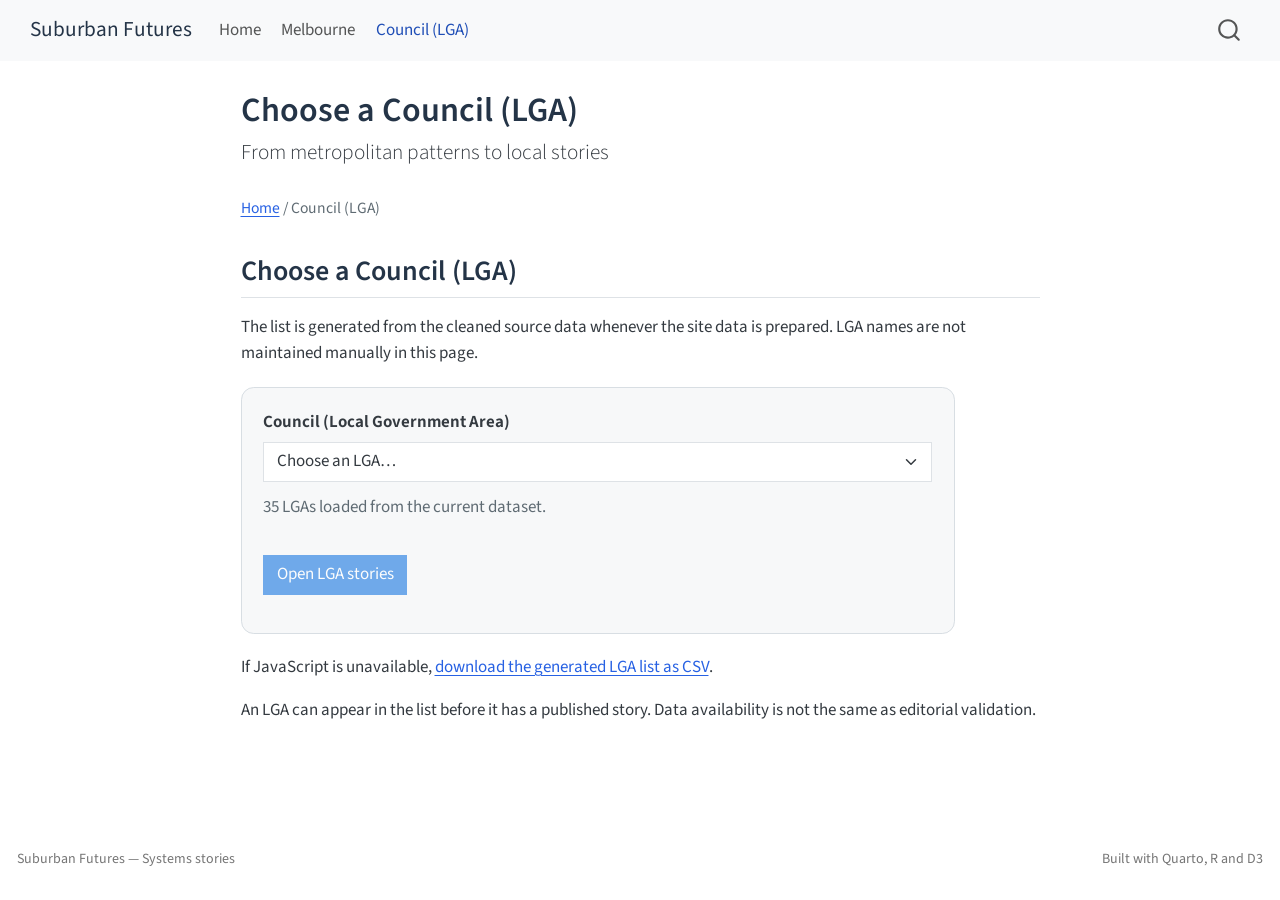
==== stories/lgas/index.html @ 94cbc13b "Publish site 2026-09-29 14:23" ====
<!DOCTYPE html>
<html xmlns="http://www.w3.org/1999/xhtml" lang="en" xml:lang="en"><head>

<meta charset="utf-8">
<meta name="generator" content="quarto-1.9.38">

<meta name="viewport" content="width=device-width, initial-scale=1.0, user-scalable=yes">


<title>Choose a Council (LGA) – Suburban Futures</title>
<style>
/* Default styles provided by pandoc.
** See https://pandoc.org/MANUAL.html#variables-for-html for config info.
*/
code{white-space: pre-wrap;}
span.smallcaps{font-variant: small-caps;}
div.columns{display: flex; gap: min(4vw, 1.5em);}
div.column{flex: auto; overflow-x: auto;}
div.hanging-indent{margin-left: 1.5em; text-indent: -1.5em;}
ul.task-list{list-style: none;}
ul.task-list li input[type="checkbox"] {
  width: 0.8em;
  margin: 0 0.8em 0.2em -1em; /* quarto-specific, see https://github.com/quarto-dev/quarto-cli/issues/4556 */ 
  vertical-align: middle;
}
</style>


<script src="../../site_libs/quarto-nav/quarto-nav.js"></script>
<script src="../../site_libs/quarto-nav/headroom.min.js"></script>
<script src="../../site_libs/clipboard/clipboard.min.js"></script>
<script src="../../site_libs/quarto-search/autocomplete.umd.js"></script>
<script src="../../site_libs/quarto-search/fuse.min.js"></script>
<script src="../../site_libs/quarto-search/quarto-search.js"></script>
<meta name="quarto:offset" content="../../">
<script src="../../site_libs/quarto-html/quarto.js" type="module"></script>
<script src="../../site_libs/quarto-html/tabsets/tabsets.js" type="module"></script>
<script src="../../site_libs/quarto-html/popper.min.js"></script>
<script src="../../site_libs/quarto-html/tippy.umd.min.js"></script>
<script src="../../site_libs/quarto-html/anchor.min.js"></script>
<link href="../../site_libs/quarto-html/tippy.css" rel="stylesheet">
<link href="../../site_libs/quarto-html/quarto-syntax-highlighting-15634bcf2e68342d4ad2dfa704d543f6.css" rel="stylesheet" id="quarto-text-highlighting-styles">
<script src="../../site_libs/bootstrap/bootstrap.min.js"></script>
<link href="../../site_libs/bootstrap/bootstrap-icons.css" rel="stylesheet">
<link href="../../site_libs/bootstrap/bootstrap-158031087360bce0ff56dc785ce39e06.min.css" rel="stylesheet" append-hash="true" id="quarto-bootstrap" data-mode="light">
<script id="quarto-search-options" type="application/json">{
  "location": "navbar",
  "copy-button": false,
  "collapse-after": 3,
  "panel-placement": "end",
  "type": "overlay",
  "limit": 50,
  "keyboard-shortcut": [
    "f",
    "/",
    "s"
  ],
  "show-item-context": false,
  "language": {
    "search-no-results-text": "No results",
    "search-matching-documents-text": "matching documents",
    "search-copy-link-title": "Copy link to search",
    "search-hide-matches-text": "Hide additional matches",
    "search-more-match-text": "more match in this document",
    "search-more-matches-text": "more matches in this document",
    "search-clear-button-title": "Clear",
    "search-text-placeholder": "",
    "search-detached-cancel-button-title": "Cancel",
    "search-submit-button-title": "Submit",
    "search-label": "Search"
  }
}</script>


<link rel="stylesheet" href="../../assets/site.css">
</head>

<body class="nav-fixed fullcontent quarto-light">

<div id="quarto-search-results"></div>
  <header id="quarto-header" class="headroom fixed-top">
    <nav class="navbar navbar-expand-lg " data-bs-theme="dark">
      <div class="navbar-container container-fluid">
      <div class="navbar-brand-container mx-auto">
    <a class="navbar-brand" href="../../index.html">
    <span class="navbar-title">Suburban Futures</span>
    </a>
  </div>
            <div id="quarto-search" class="" title="Search"></div>
          <button class="navbar-toggler" type="button" data-bs-toggle="collapse" data-bs-target="#navbarCollapse" aria-controls="navbarCollapse" role="menu" aria-expanded="false" aria-label="Toggle navigation" onclick="if (window.quartoToggleHeadroom) { window.quartoToggleHeadroom(); }">
  <span class="navbar-toggler-icon"></span>
</button>
          <div class="collapse navbar-collapse" id="navbarCollapse">
            <ul class="navbar-nav navbar-nav-scroll me-auto">
  <li class="nav-item">
    <a class="nav-link" href="../../index.html"> 
<span class="menu-text">Home</span></a>
  </li>  
  <li class="nav-item">
    <a class="nav-link" href="../../stories/melbourne/index.html"> 
<span class="menu-text">Melbourne</span></a>
  </li>  
  <li class="nav-item">
    <a class="nav-link active" href="../../stories/lgas/index.html" aria-current="page"> 
<span class="menu-text">Council (LGA)</span></a>
  </li>  
</ul>
          </div> <!-- /navcollapse -->
            <div class="quarto-navbar-tools">
</div>
      </div> <!-- /container-fluid -->
    </nav>
</header>
<!-- content -->
<div id="quarto-content" class="quarto-container page-columns page-rows-contents page-layout-article page-navbar">
<!-- sidebar -->
<!-- margin-sidebar -->
    
<!-- main -->
<main class="content" id="quarto-document-content">

<header id="title-block-header" class="quarto-title-block default">
<div class="quarto-title">
<h1 class="title">Choose a Council (LGA)</h1>
<p class="subtitle lead">From metropolitan patterns to local stories</p>
</div>



<div class="quarto-title-meta">

    
  
    
  </div>
  


</header>


<p class="breadcrumb-trail">
<a href="../../index.html">Home</a> / Council (LGA)
</p>
<section id="choose-a-council-lga" class="level2">
<h2 class="anchored" data-anchor-id="choose-a-council-lga">Choose a Council (LGA)</h2>
<p>The list is generated from the cleaned source data whenever the site data is prepared. LGA names are not maintained manually in this page.</p>
<div id="lga-selector" class="lga-selector" data-source="../../assets/data/lgas/index.json">
<label for="lga-select">Council (Local Government Area)</label> <select id="lga-select" class="form-select"> <option value="">Loading LGA list…</option> </select>
<p id="lga-selection-status" class="lga-selection-status" aria-live="polite">
</p>
<p><a id="lga-story-link" class="btn btn-primary disabled" aria-disabled="true">Open LGA stories</a></p>
</div>
<p>If JavaScript is unavailable, <a href="../../assets/data/lgas/index.csv">download the generated LGA list as CSV</a>.</p>
<p>An LGA can appear in the list before it has a published story. Data availability is not the same as editorial validation.</p>


</section>

</main> <!-- /main -->
<script id="quarto-html-after-body" type="application/javascript">
  window.document.addEventListener("DOMContentLoaded", function (event) {
    const icon = "";
    const anchorJS = new window.AnchorJS();
    anchorJS.options = {
      placement: 'right',
      icon: icon
    };
    anchorJS.add('.anchored');
    const isCodeAnnotation = (el) => {
      for (const clz of el.classList) {
        if (clz.startsWith('code-annotation-')) {                     
          return true;
        }
      }
      return false;
    }
    const onCopySuccess = function(e) {
      // button target
      const button = e.trigger;
      // don't keep focus
      button.blur();
      // flash "checked"
      button.classList.add('code-copy-button-checked');
      var currentTitle = button.getAttribute("title");
      button.setAttribute("title", "Copied!");
      let tooltip;
      if (window.bootstrap) {
        button.setAttribute("data-bs-toggle", "tooltip");
        button.setAttribute("data-bs-placement", "left");
        button.setAttribute("data-bs-title", "Copied!");
        tooltip = new bootstrap.Tooltip(button, 
          { trigger: "manual", 
            customClass: "code-copy-button-tooltip",
            offset: [0, -8]});
        tooltip.show();    
      }
      setTimeout(function() {
        if (tooltip) {
          tooltip.hide();
          button.removeAttribute("data-bs-title");
          button.removeAttribute("data-bs-toggle");
          button.removeAttribute("data-bs-placement");
        }
        button.setAttribute("title", currentTitle);
        button.classList.remove('code-copy-button-checked');
      }, 1000);
      // clear code selection
      e.clearSelection();
    }
    const getTextToCopy = function(trigger) {
      const outerScaffold = trigger.parentElement.cloneNode(true);
      const codeEl = outerScaffold.querySelector('code');
      for (const childEl of codeEl.children) {
        if (isCodeAnnotation(childEl)) {
          childEl.remove();
        }
      }
      return codeEl.innerText;
    }
    const clipboard = new window.ClipboardJS('.code-copy-button:not([data-in-quarto-modal])', {
      text: getTextToCopy
    });
    clipboard.on('success', onCopySuccess);
    if (window.document.getElementById('quarto-embedded-source-code-modal')) {
      const clipboardModal = new window.ClipboardJS('.code-copy-button[data-in-quarto-modal]', {
        text: getTextToCopy,
        container: window.document.getElementById('quarto-embedded-source-code-modal')
      });
      clipboardModal.on('success', onCopySuccess);
    }
      var localhostRegex = new RegExp(/^(?:http|https):\/\/localhost\:?[0-9]*\//);
      var mailtoRegex = new RegExp(/^mailto:/);
        var filterRegex = new RegExp("https:\/\/megan-maidoantothao\.github\.io\/SubUrbanFuture-site\/");
      var isInternal = (href) => {
          return filterRegex.test(href) || localhostRegex.test(href) || mailtoRegex.test(href);
      }
      // Inspect non-navigation links and adorn them if external
     var links = window.document.querySelectorAll('a[href]:not(.nav-link):not(.navbar-brand):not(.toc-action):not(.sidebar-link):not(.sidebar-item-toggle):not(.pagination-link):not(.no-external):not([aria-hidden]):not(.dropdown-item):not(.quarto-navigation-tool):not(.about-link)');
      for (var i=0; i<links.length; i++) {
        const link = links[i];
        if (!isInternal(link.href)) {
          // undo the damage that might have been done by quarto-nav.js in the case of
          // links that we want to consider external
          if (link.dataset.originalHref !== undefined) {
            link.href = link.dataset.originalHref;
          }
            // target, if specified
            link.setAttribute("target", "_blank");
            if (link.getAttribute("rel") === null) {
              link.setAttribute("rel", "noopener");
            }
        }
      }
    function tippyHover(el, contentFn, onTriggerFn, onUntriggerFn) {
      const config = {
        allowHTML: true,
        maxWidth: 500,
        delay: 100,
        arrow: false,
        appendTo: function(el) {
            return el.parentElement;
        },
        interactive: true,
        interactiveBorder: 10,
        theme: 'quarto',
        placement: 'bottom-start',
      };
      if (contentFn) {
        config.content = contentFn;
      }
      if (onTriggerFn) {
        config.onTrigger = onTriggerFn;
      }
      if (onUntriggerFn) {
        config.onUntrigger = onUntriggerFn;
      }
      window.tippy(el, config); 
    }
    const noterefs = window.document.querySelectorAll('a[role="doc-noteref"]');
    for (var i=0; i<noterefs.length; i++) {
      const ref = noterefs[i];
      tippyHover(ref, function() {
        // use id or data attribute instead here
        let href = ref.getAttribute('data-footnote-href') || ref.getAttribute('href');
        try { href = new URL(href).hash; } catch {}
        const id = href.replace(/^#\/?/, "");
        const note = window.document.getElementById(id);
        if (note) {
          return note.innerHTML;
        } else {
          return "";
        }
      });
    }
    const xrefs = window.document.querySelectorAll('a.quarto-xref');
    const processXRef = (id, note) => {
      // Strip column container classes
      const stripColumnClz = (el) => {
        el.classList.remove("page-full", "page-columns");
        if (el.children) {
          for (const child of el.children) {
            stripColumnClz(child);
          }
        }
      }
      stripColumnClz(note)
      if (id === null || id.startsWith('sec-')) {
        // Special case sections, only their first couple elements
        const container = document.createElement("div");
        if (note.children && note.children.length > 2) {
          container.appendChild(note.children[0].cloneNode(true));
          for (let i = 1; i < note.children.length; i++) {
            const child = note.children[i];
            if (child.tagName === "P" && child.innerText === "") {
              continue;
            } else {
              container.appendChild(child.cloneNode(true));
              break;
            }
          }
          if (window.Quarto?.typesetMath) {
            window.Quarto.typesetMath(container);
          }
          return container.innerHTML
        } else {
          if (window.Quarto?.typesetMath) {
            window.Quarto.typesetMath(note);
          }
          return note.innerHTML;
        }
      } else {
        // Remove any anchor links if they are present
        const anchorLink = note.querySelector('a.anchorjs-link');
        if (anchorLink) {
          anchorLink.remove();
        }
        if (window.Quarto?.typesetMath) {
          window.Quarto.typesetMath(note);
        }
        if (note.classList.contains("callout")) {
          return note.outerHTML;
        } else {
          return note.innerHTML;
        }
      }
    }
    for (var i=0; i<xrefs.length; i++) {
      const xref = xrefs[i];
      tippyHover(xref, undefined, function(instance) {
        instance.disable();
        let url = xref.getAttribute('href');
        let hash = undefined; 
        if (url.startsWith('#')) {
          hash = url;
        } else {
          try { hash = new URL(url).hash; } catch {}
        }
        if (hash) {
          const id = hash.replace(/^#\/?/, "");
          const note = window.document.getElementById(id);
          if (note !== null) {
            try {
              const html = processXRef(id, note.cloneNode(true));
              instance.setContent(html);
            } finally {
              instance.enable();
              instance.show();
            }
          } else {
            // See if we can fetch this
            fetch(url.split('#')[0])
            .then(res => res.text())
            .then(html => {
              const parser = new DOMParser();
              const htmlDoc = parser.parseFromString(html, "text/html");
              const note = htmlDoc.getElementById(id);
              if (note !== null) {
                const html = processXRef(id, note);
                instance.setContent(html);
              } 
            }).finally(() => {
              instance.enable();
              instance.show();
            });
          }
        } else {
          // See if we can fetch a full url (with no hash to target)
          // This is a special case and we should probably do some content thinning / targeting
          fetch(url)
          .then(res => res.text())
          .then(html => {
            const parser = new DOMParser();
            const htmlDoc = parser.parseFromString(html, "text/html");
            const note = htmlDoc.querySelector('main.content');
            if (note !== null) {
              // This should only happen for chapter cross references
              // (since there is no id in the URL)
              // remove the first header
              if (note.children.length > 0 && note.children[0].tagName === "HEADER") {
                note.children[0].remove();
              }
              const html = processXRef(null, note);
              instance.setContent(html);
            } 
          }).finally(() => {
            instance.enable();
            instance.show();
          });
        }
      }, function(instance) {
      });
    }
        let selectedAnnoteEl;
        const selectorForAnnotation = ( cell, annotation) => {
          let cellAttr = 'data-code-cell="' + cell + '"';
          let lineAttr = 'data-code-annotation="' +  annotation + '"';
          const selector = 'span[' + cellAttr + '][' + lineAttr + ']';
          return selector;
        }
        const selectCodeLines = (annoteEl) => {
          const doc = window.document;
          const targetCell = annoteEl.getAttribute("data-target-cell");
          const targetAnnotation = annoteEl.getAttribute("data-target-annotation");
          const annoteSpan = window.document.querySelector(selectorForAnnotation(targetCell, targetAnnotation));
          const lines = annoteSpan.getAttribute("data-code-lines").split(",");
          const lineIds = lines.map((line) => {
            return targetCell + "-" + line;
          })
          let top = null;
          let height = null;
          let parent = null;
          if (lineIds.length > 0) {
              //compute the position of the single el (top and bottom and make a div)
              const el = window.document.getElementById(lineIds[0]);
              top = el.offsetTop;
              height = el.offsetHeight;
              parent = el.parentElement.parentElement;
            if (lineIds.length > 1) {
              const lastEl = window.document.getElementById(lineIds[lineIds.length - 1]);
              const bottom = lastEl.offsetTop + lastEl.offsetHeight;
              height = bottom - top;
            }
            if (top !== null && height !== null && parent !== null) {
              // cook up a div (if necessary) and position it 
              let div = window.document.getElementById("code-annotation-line-highlight");
              if (div === null) {
                div = window.document.createElement("div");
                div.setAttribute("id", "code-annotation-line-highlight");
                div.style.position = 'absolute';
                parent.appendChild(div);
              }
              div.style.top = top - 2 + "px";
              div.style.height = height + 4 + "px";
              div.style.left = 0;
              let gutterDiv = window.document.getElementById("code-annotation-line-highlight-gutter");
              if (gutterDiv === null) {
                gutterDiv = window.document.createElement("div");
                gutterDiv.setAttribute("id", "code-annotation-line-highlight-gutter");
                gutterDiv.style.position = 'absolute';
                const codeCell = window.document.getElementById(targetCell);
                const gutter = codeCell.querySelector('.code-annotation-gutter');
                gutter.appendChild(gutterDiv);
              }
              gutterDiv.style.top = top - 2 + "px";
              gutterDiv.style.height = height + 4 + "px";
            }
            selectedAnnoteEl = annoteEl;
          }
        };
        const unselectCodeLines = () => {
          const elementsIds = ["code-annotation-line-highlight", "code-annotation-line-highlight-gutter"];
          elementsIds.forEach((elId) => {
            const div = window.document.getElementById(elId);
            if (div) {
              div.remove();
            }
          });
          selectedAnnoteEl = undefined;
        };
          // Handle positioning of the toggle
      window.addEventListener(
        "resize",
        throttle(() => {
          elRect = undefined;
          if (selectedAnnoteEl) {
            selectCodeLines(selectedAnnoteEl);
          }
        }, 10)
      );
      function throttle(fn, ms) {
      let throttle = false;
      let timer;
        return (...args) => {
          if(!throttle) { // first call gets through
              fn.apply(this, args);
              throttle = true;
          } else { // all the others get throttled
              if(timer) clearTimeout(timer); // cancel #2
              timer = setTimeout(() => {
                fn.apply(this, args);
                timer = throttle = false;
              }, ms);
          }
        };
      }
        // Attach click handler to the DT
        const annoteDls = window.document.querySelectorAll('dt[data-target-cell]');
        for (const annoteDlNode of annoteDls) {
          annoteDlNode.addEventListener('click', (event) => {
            const clickedEl = event.target;
            if (clickedEl !== selectedAnnoteEl) {
              unselectCodeLines();
              const activeEl = window.document.querySelector('dt[data-target-cell].code-annotation-active');
              if (activeEl) {
                activeEl.classList.remove('code-annotation-active');
              }
              selectCodeLines(clickedEl);
              clickedEl.classList.add('code-annotation-active');
            } else {
              // Unselect the line
              unselectCodeLines();
              clickedEl.classList.remove('code-annotation-active');
            }
          });
        }
    const findCites = (el) => {
      const parentEl = el.parentElement;
      if (parentEl) {
        const cites = parentEl.dataset.cites;
        if (cites) {
          return {
            el,
            cites: cites.split(' ')
          };
        } else {
          return findCites(el.parentElement)
        }
      } else {
        return undefined;
      }
    };
    var bibliorefs = window.document.querySelectorAll('a[role="doc-biblioref"]');
    for (var i=0; i<bibliorefs.length; i++) {
      const ref = bibliorefs[i];
      const citeInfo = findCites(ref);
      if (citeInfo) {
        tippyHover(citeInfo.el, function() {
          var popup = window.document.createElement('div');
          citeInfo.cites.forEach(function(cite) {
            var citeDiv = window.document.createElement('div');
            citeDiv.classList.add('hanging-indent');
            citeDiv.classList.add('csl-entry');
            var biblioDiv = window.document.getElementById('ref-' + cite);
            if (biblioDiv) {
              citeDiv.innerHTML = biblioDiv.innerHTML;
            }
            popup.appendChild(citeDiv);
          });
          return popup.innerHTML;
        });
      }
    }
  });
  </script>
</div> <!-- /content -->
<footer class="footer">
  <div class="nav-footer">
    <div class="nav-footer-left">
<p>Suburban Futures — Systems stories</p>
</div>   
    <div class="nav-footer-center">
      &nbsp;
    </div>
    <div class="nav-footer-right">
<p>Built with Quarto, R and D3</p>
</div>
  </div>
</footer>
<script src="../../assets/data/lgas/index.js"></script>
<script src="../../assets/js/lga-selector.js"></script>




</body></html>
---- site_libs/quarto-html/tippy.css ----
.tippy-box[data-animation=fade][data-state=hidden]{opacity:0}[data-tippy-root]{max-width:calc(100vw - 10px)}.tippy-box{position:relative;background-color:#333;color:#fff;border-radius:4px;font-size:14px;line-height:1.4;white-space:normal;outline:0;transition-property:transform,visibility,opacity}.tippy-box[data-placement^=top]>.tippy-arrow{bottom:0}.tippy-box[data-placement^=top]>.tippy-arrow:before{bottom:-7px;left:0;border-width:8px 8px 0;border-top-color:initial;transform-origin:center top}.tippy-box[data-placement^=bottom]>.tippy-arrow{top:0}.tippy-box[data-placement^=bottom]>.tippy-arrow:before{top:-7px;left:0;border-width:0 8px 8px;border-bottom-color:initial;transform-origin:center bottom}.tippy-box[data-placement^=left]>.tippy-arrow{right:0}.tippy-box[data-placement^=left]>.tippy-arrow:before{border-width:8px 0 8px 8px;border-left-color:initial;right:-7px;transform-origin:center left}.tippy-box[data-placement^=right]>.tippy-arrow{left:0}.tippy-box[data-placement^=right]>.tippy-arrow:before{left:-7px;border-width:8px 8px 8px 0;border-right-color:initial;transform-origin:center right}.tippy-box[data-inertia][data-state=visible]{transition-timing-function:cubic-bezier(.54,1.5,.38,1.11)}.tippy-arrow{width:16px;height:16px;color:#333}.tippy-arrow:before{content:"";position:absolute;border-color:transparent;border-style:solid}.tippy-content{position:relative;padding:5px 9px;z-index:1}
---- site_libs/quarto-html/quarto-syntax-highlighting-15634bcf2e68342d4ad2dfa704d543f6.css ----
/* quarto syntax highlight colors */
:root {
  --quarto-hl-ot-color: #003B4F;
  --quarto-hl-at-color: #657422;
  --quarto-hl-ss-color: #20794D;
  --quarto-hl-an-color: #5E5E5E;
  --quarto-hl-fu-color: #4758AB;
  --quarto-hl-st-color: #20794D;
  --quarto-hl-cf-color: #003B4F;
  --quarto-hl-op-color: #5E5E5E;
  --quarto-hl-er-color: #AD0000;
  --quarto-hl-bn-color: #AD0000;
  --quarto-hl-al-color: #AD0000;
  --quarto-hl-va-color: #111111;
  --quarto-hl-bu-color: inherit;
  --quarto-hl-ex-color: inherit;
  --quarto-hl-pp-color: #AD0000;
  --quarto-hl-in-color: #5E5E5E;
  --quarto-hl-vs-color: #20794D;
  --quarto-hl-wa-color: #5E5E5E;
  --quarto-hl-do-color: #5E5E5E;
  --quarto-hl-im-color: #00769E;
  --quarto-hl-ch-color: #20794D;
  --quarto-hl-dt-color: #AD0000;
  --quarto-hl-fl-color: #AD0000;
  --quarto-hl-co-color: #5E5E5E;
  --quarto-hl-cv-color: #5E5E5E;
  --quarto-hl-cn-color: #8f5902;
  --quarto-hl-sc-color: #5E5E5E;
  --quarto-hl-dv-color: #AD0000;
  --quarto-hl-kw-color: #003B4F;
}

/* other quarto variables */
:root {
  --quarto-font-monospace: SFMono-Regular, Menlo, Monaco, Consolas, "Liberation Mono", "Courier New", monospace;
}

/* syntax highlight based on Pandoc's rules */
pre > code.sourceCode > span {
  color: #003B4F;
}

code.sourceCode > span {
  color: #003B4F;
}

div.sourceCode,
div.sourceCode pre.sourceCode {
  color: #003B4F;
}

/* Normal */
code span {
  color: #003B4F;
}

/* Alert */
code span.al {
  color: #AD0000;
  font-style: inherit;
}

/* Annotation */
code span.an {
  color: #5E5E5E;
  font-style: inherit;
}

/* Attribute */
code span.at {
  color: #657422;
  font-style: inherit;
}

/* BaseN */
code span.bn {
  color: #AD0000;
  font-style: inherit;
}

/* BuiltIn */
code span.bu {
  font-style: inherit;
}

/* ControlFlow */
code span.cf {
  color: #003B4F;
  font-weight: bold;
  font-style: inherit;
}

/* Char */
code span.ch {
  color: #20794D;
  font-style: inherit;
}

/* Constant */
code span.cn {
  color: #8f5902;
  font-style: inherit;
}

/* Comment */
code span.co {
  color: #5E5E5E;
  font-style: inherit;
}

/* CommentVar */
code span.cv {
  color: #5E5E5E;
  font-style: italic;
}

/* Documentation */
code span.do {
  color: #5E5E5E;
  font-style: italic;
}

/* DataType */
code span.dt {
  color: #AD0000;
  font-style: inherit;
}

/* DecVal */
code span.dv {
  color: #AD0000;
  font-style: inherit;
}

/* Error */
code span.er {
  color: #AD0000;
  font-style: inherit;
}

/* Extension */
code span.ex {
  font-style: inherit;
}

/* Float */
code span.fl {
  color: #AD0000;
  font-style: inherit;
}

/* Function */
code span.fu {
  color: #4758AB;
  font-style: inherit;
}

/* Import */
code span.im {
  color: #00769E;
  font-style: inherit;
}

/* Information */
code span.in {
  color: #5E5E5E;
  font-style: inherit;
}

/* Keyword */
code span.kw {
  color: #003B4F;
  font-weight: bold;
  font-style: inherit;
}

/* Operator */
code span.op {
  color: #5E5E5E;
  font-style: inherit;
}

/* Other */
code span.ot {
  color: #003B4F;
  font-style: inherit;
}

/* Preprocessor */
code span.pp {
  color: #AD0000;
  font-style: inherit;
}

/* SpecialChar */
code span.sc {
  color: #5E5E5E;
  font-style: inherit;
}

/* SpecialString */
code span.ss {
  color: #20794D;
  font-style: inherit;
}

/* String */
code span.st {
  color: #20794D;
  font-style: inherit;
}

/* Variable */
code span.va {
  color: #111111;
  font-style: inherit;
}

/* VerbatimString */
code span.vs {
  color: #20794D;
  font-style: inherit;
}

/* Warning */
code span.wa {
  color: #5E5E5E;
  font-style: italic;
}

.prevent-inlining {
  content: "</";
}

/*# sourceMappingURL=f23921c56f73e400b49028c9186a1aa0.css.map */
---- assets/site.css ----
:root {
  --sf-ink: #243447;
  --sf-muted: #5f6b73;
  --sf-accent: #b85c38;
  --sf-border: #d8dee3;
  --sf-surface: #f7f8f9;
}

html {
  scroll-behavior: smooth;
}
@media (prefers-reduced-motion: reduce) {
  html { scroll-behavior: auto; }
}

.navbar-brand,
h1,
h2,
h3 {
  color: var(--sf-ink);
}

.story-grid {
  display: grid;
  grid-template-columns: repeat(auto-fit, minmax(250px, 1fr));
  gap: 1rem;
  margin: 1.5rem 0 2rem;
}

.story-card {
  border: 1px solid var(--sf-border);
  border-radius: 0.75rem;
  padding: 1.25rem;
  background: var(--sf-surface);
}

.story-card h2,
.story-card h3 {
  margin-top: 0;
}

.story-link {
  color: var(--sf-accent);
  font-weight: 650;
}

.breadcrumb-trail {
  color: var(--sf-muted);
  font-size: 0.92rem;
  margin-bottom: 1.25rem;
}

.visual-frame {
  border: 1px solid var(--sf-border);
  border-radius: 0.75rem;
  padding: 1rem;
  overflow-x: auto;
}

.visual-frame svg {
  display: block;
  width: 100%;
  min-width: 620px;
  height: auto;
}

.visual-tooltip {
  position: absolute;
  pointer-events: none;
  opacity: 0;
  background: var(--sf-ink);
  color: white;
  border-radius: 0.3rem;
  padding: 0.5rem 0.65rem;
  font-size: 0.85rem;
  max-width: 260px;
}

.download-row {
  margin: 0.75rem 0 1.5rem;
}

.data-note {
  border-left: 4px solid var(--sf-accent);
  padding: 0.65rem 1rem;
  background: var(--sf-surface);
  margin-bottom: 1rem;
}

.data-note:last-child {
  margin-bottom: 0;
}

.lga-selector {
  max-width: 42rem;
  border: 1px solid var(--sf-border);
  border-radius: 0.75rem;
  padding: 1.25rem;
  margin: 1.25rem 0;
  background: var(--sf-surface);
}

.lga-selector label {
  display: block;
  margin-bottom: 0.4rem;
  font-weight: 650;
}

.lga-selection-status {
  min-height: 2.75rem;
  margin: 0.75rem 0;
  color: var(--sf-muted);
}

@media (max-width: 700px) {
  .visual-frame {
    padding: 0.35rem;
  }
}

.qa-step {
  margin: 2rem 0 2.5rem;
}

.qa-step-visual {
  border: 1px solid var(--sf-border);
  border-radius: 0.75rem;
  padding: 1.25rem;
  background: var(--sf-surface);
  margin: 0 0 1rem;
}

.qa-step-visual img {
  display: block;
  width: 100%;
  height: auto;
}

.qa-step-visual figcaption {
  margin-top: 0.9rem;
  color: var(--sf-muted);
  font-size: 0.92rem;
  line-height: 1.55;
}

.qa-step-nav {
  display: flex;
  flex-wrap: wrap;
  justify-content: space-between;
  gap: 0.75rem 1rem;
  font-size: 0.88rem;
}

@media (max-width: 480px) {
  .qa-step-nav {
    flex-direction: column;
  }
  .qa-step-nav a:only-child {
    margin-left: 0;
  }
}

.qa-step-nav a {
  padding: 0.5rem 0.9rem;
  border: 1px solid var(--sf-border);
  border-radius: 0.5rem;
  color: var(--sf-muted);
  text-decoration: none;
}

.qa-step-nav a:hover {
  border-color: var(--sf-accent);
  color: var(--sf-accent);
}

.qa-step-nav a.qa-next {
  border-color: var(--sf-accent);
  color: var(--sf-accent);
  font-weight: 650;
}

.qa-step-nav a:only-child {
  margin-left: auto;
}
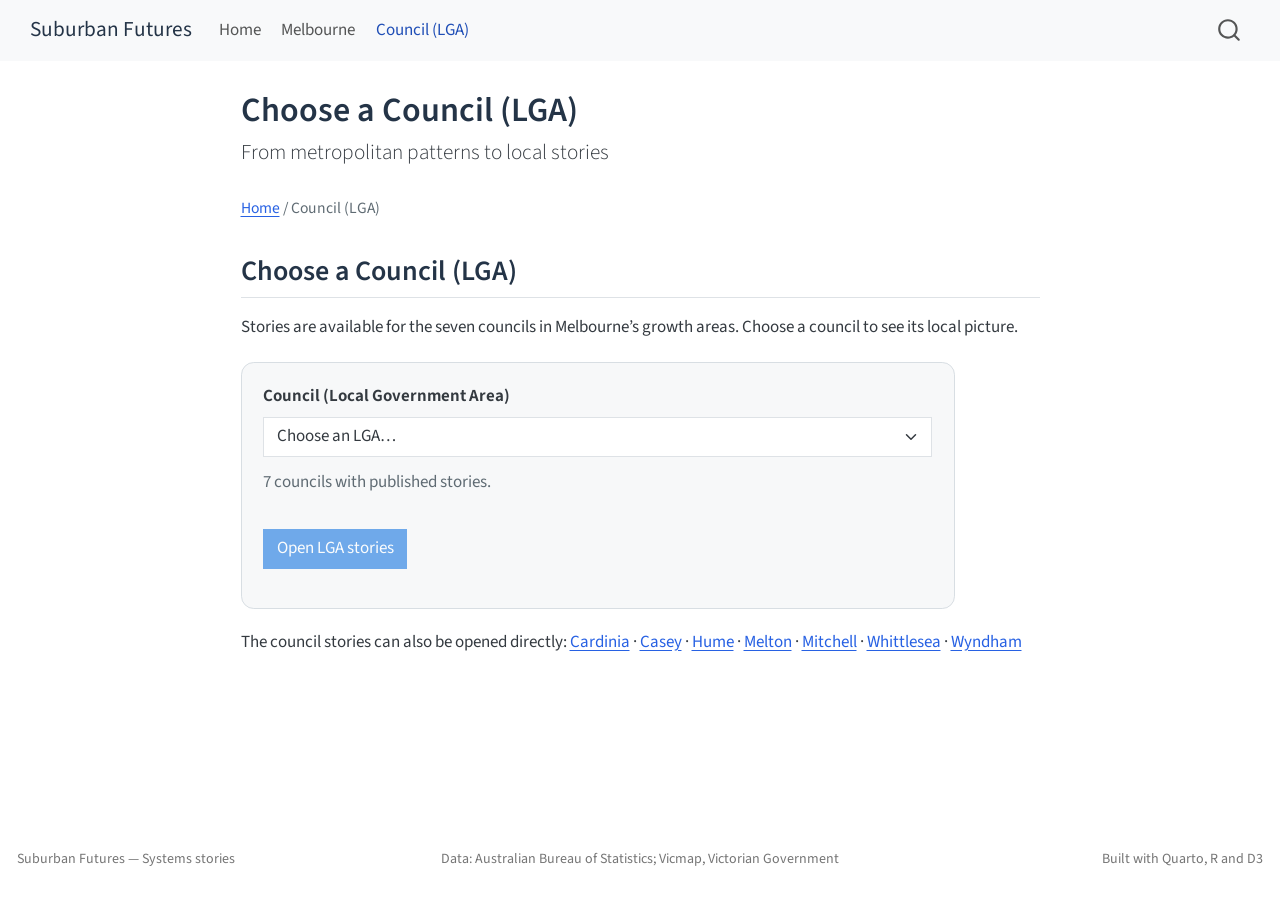
==== commit 9f0ad9a5: "Publish site 2026-09-29 14:52" ====
--- a/stories/lgas/index.html
+++ b/stories/lgas/index.html
@@ -144,15 +144,14 @@
 </p>
 <section id="choose-a-council-lga" class="level2">
 <h2 class="anchored" data-anchor-id="choose-a-council-lga">Choose a Council (LGA)</h2>
-<p>The list is generated from the cleaned source data whenever the site data is prepared. LGA names are not maintained manually in this page.</p>
+<p>Stories are available for the seven councils in Melbourne’s growth areas. Choose a council to see its local picture.</p>
 <div id="lga-selector" class="lga-selector" data-source="../../assets/data/lgas/index.json">
 <label for="lga-select">Council (Local Government Area)</label> <select id="lga-select" class="form-select"> <option value="">Loading LGA list…</option> </select>
 <p id="lga-selection-status" class="lga-selection-status" aria-live="polite">
 </p>
 <p><a id="lga-story-link" class="btn btn-primary disabled" aria-disabled="true">Open LGA stories</a></p>
 </div>
-<p>If JavaScript is unavailable, <a href="../../assets/data/lgas/index.csv">download the generated LGA list as CSV</a>.</p>
-<p>An LGA can appear in the list before it has a published story. Data availability is not the same as editorial validation.</p>
+<p>The council stories can also be opened directly: <a href="cardinia/index.html">Cardinia</a> · <a href="casey/index.html">Casey</a> · <a href="hume/index.html">Hume</a> · <a href="melton/index.html">Melton</a> · <a href="mitchell/index.html">Mitchell</a> · <a href="whittlesea/index.html">Whittlesea</a> · <a href="wyndham/index.html">Wyndham</a></p>
 
 
 </section>
@@ -570,8 +569,8 @@
 <p>Suburban Futures — Systems stories</p>
 </div>   
     <div class="nav-footer-center">
-      &nbsp;
-    </div>
+<p>Data: Australian Bureau of Statistics; Vicmap, Victorian Government</p>
+</div>
     <div class="nav-footer-right">
 <p>Built with Quarto, R and D3</p>
 </div>
